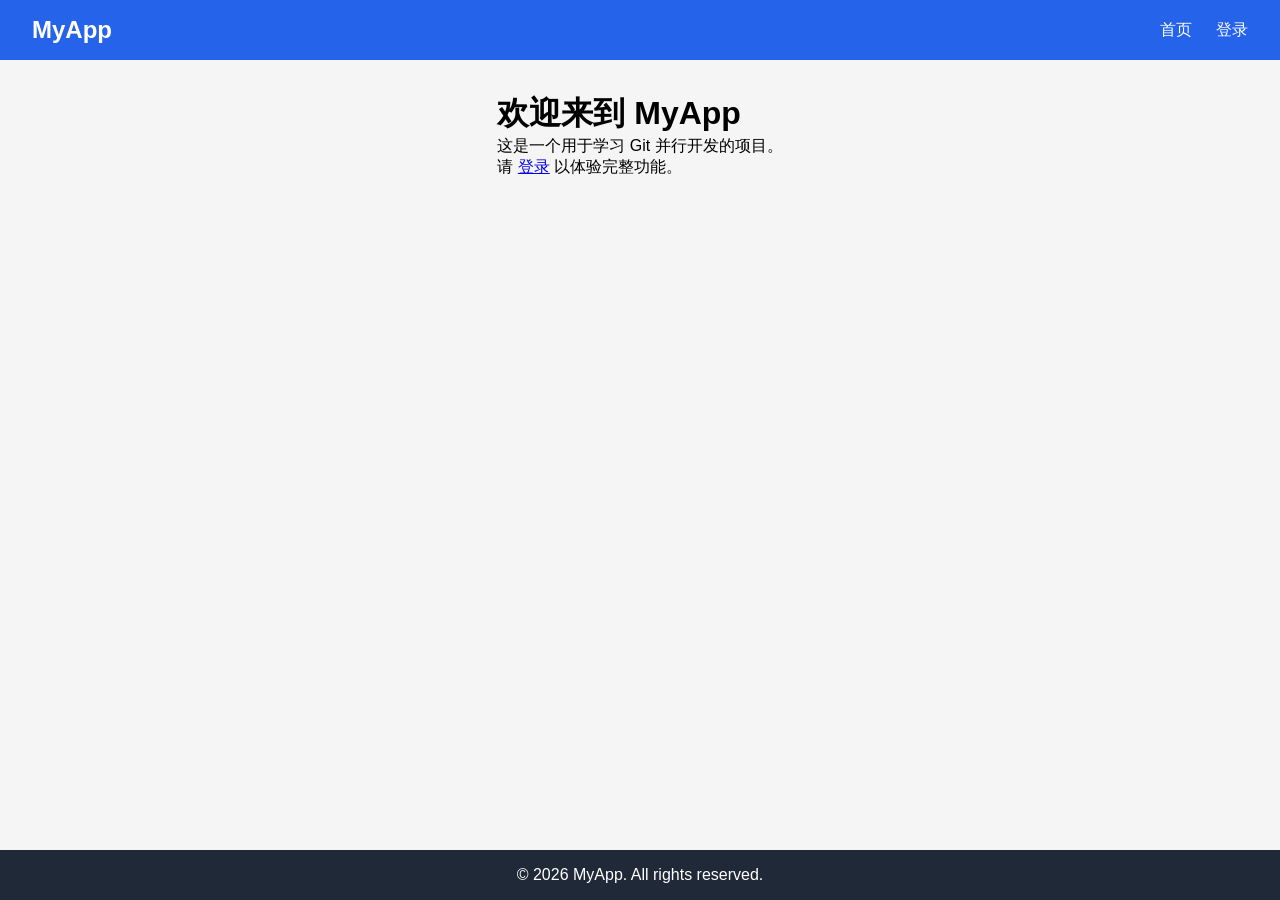
==== index.html @ 45c80e69 "添加登录页面功能 - 创建 index.html 作为主页框架 - 创建 login.html 登录页面 - 创建 login.js 登录逻辑 - 创建 styles.css 全局样式（含登录页面样式" ====
<!DOCTYPE html>
<html lang="zh-CN">
<head>
    <meta charset="UTF-8">
    <meta name="viewport" content="width=device-width, initial-scale=1.0">
    <title>我的应用</title>
    <link rel="stylesheet" href="styles.css">
</head>
<body>
    <nav class="navbar">
        <div class="nav-brand">MyApp</div>
        <ul class="nav-links">
            <li><a href="index.html">首页</a></li>
            <li><a href="login.html">登录</a></li>
        </ul>
    </nav>

    <main class="container">
        <h1>欢迎来到 MyApp</h1>
        <p>这是一个用于学习 Git 并行开发的项目。</p>
        <p>请 <a href="login.html">登录</a> 以体验完整功能。</p>
    </main>

    <footer>
        <p>&copy; 2026 MyApp. All rights reserved.</p>
    </footer>
</body>
</html>
---- styles.css ----
/* 全局样式 */
* {
    margin: 0;
    padding: 0;
    box-sizing: border-box;
}

body {
    font-family: -apple-system, BlinkMacSystemFont, 'Segoe UI', Roboto, sans-serif;
    background-color: #f5f5f5;
    min-height: 100vh;
    display: flex;
    flex-direction: column;
}

/* 导航栏 */
.navbar {
    background-color: #2563eb;
    padding: 1rem 2rem;
    display: flex;
    justify-content: space-between;
    align-items: center;
}

.nav-brand {
    color: white;
    font-size: 1.5rem;
    font-weight: bold;
}

.nav-links {
    list-style: none;
    display: flex;
    gap: 1.5rem;
}

.nav-links a {
    color: white;
    text-decoration: none;
    transition: opacity 0.3s;
}

.nav-links a:hover {
    opacity: 0.8;
}

/* 主容器 */
.container {
    flex: 1;
    padding: 2rem;
    max-width: 800px;
    margin: 0 auto;
}

/* 页脚 */
footer {
    background-color: #1f2937;
    color: white;
    text-align: center;
    padding: 1rem;
}

/* ===== 登录页面样式 ===== */
.login-container {
    max-width: 400px;
    margin: 4rem auto;
    background: white;
    padding: 2rem;
    border-radius: 8px;
    box-shadow: 0 2px 10px rgba(0,0,0,0.1);
}

.login-container h2 {
    text-align: center;
    margin-bottom: 1.5rem;
    color: #1f2937;
}

.form-group {
    margin-bottom: 1rem;
}

.form-group label {
    display: block;
    margin-bottom: 0.5rem;
    color: #4b5563;
}

.form-group input {
    width: 100%;
    padding: 0.75rem;
    border: 1px solid #d1d5db;
    border-radius: 4px;
    font-size: 1rem;
}

.btn {
    width: 100%;
    padding: 0.75rem;
    background-color: #2563eb;
    color: white;
    border: none;
    border-radius: 4px;
    font-size: 1rem;
    cursor: pointer;
    transition: background-color 0.3s;
}

.btn:hover {
    background-color: #1d4ed8;
}

.error-message {
    color: #dc2626;
    text-align: center;
    margin-top: 1rem;
    display: none;
}
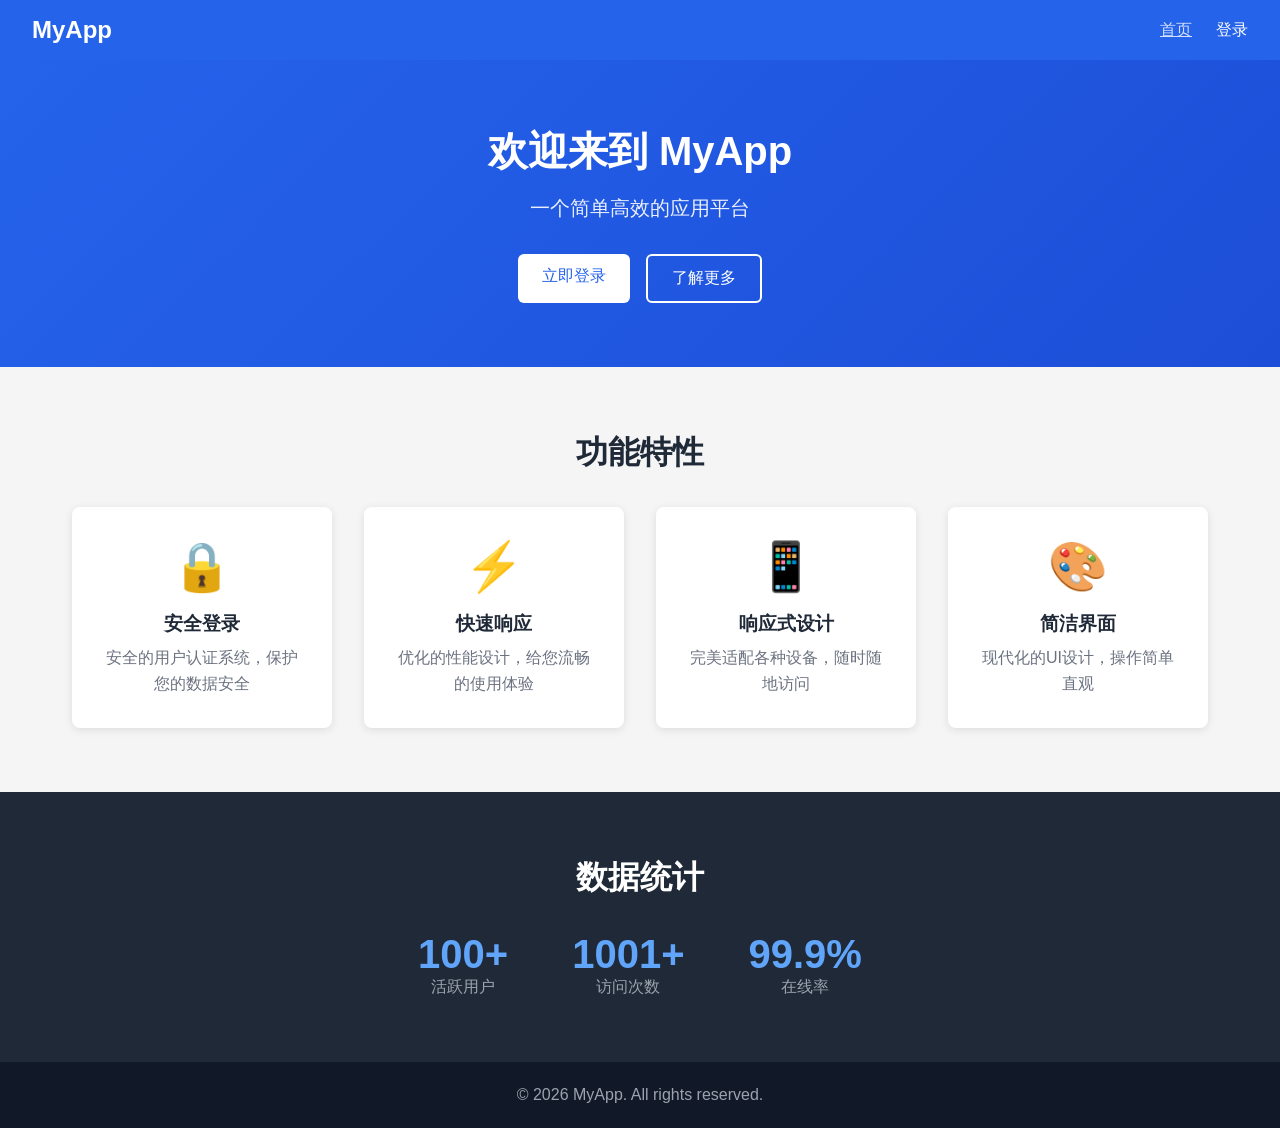
==== commit 2352cb7a: "home page function is added" ====
--- a/index.html
+++ b/index.html
@@ -3,26 +3,92 @@
 <head>
     <meta charset="UTF-8">
     <meta name="viewport" content="width=device-width, initial-scale=1.0">
-    <title>我的应用</title>
+    <title>MyApp - 首页</title>
     <link rel="stylesheet" href="styles.css">
 </head>
 <body>
     <nav class="navbar">
         <div class="nav-brand">MyApp</div>
         <ul class="nav-links">
-            <li><a href="index.html">首页</a></li>
-            <li><a href="login.html">登录</a></li>
+            <li><a href="index.html" class="active">首页</a></li>
+            <li><a href="login.html" id="loginLink">登录</a></li>
+            <li id="logoutItem" style="display: none;"><a href="#" id="logoutLink">退出</a></li>
         </ul>
+        <div class="user-info" id="userInfo" style="display: none;">
+            <span>欢迎, <strong id="welcomeUser"></strong></span>
+        </div>
     </nav>
 
-    <main class="container">
-        <h1>欢迎来到 MyApp</h1>
-        <p>这是一个用于学习 Git 并行开发的项目。</p>
-        <p>请 <a href="login.html">登录</a> 以体验完整功能。</p>
+    <main class="home-main">
+        <section class="hero">
+            <h1>欢迎来到 MyApp</h1>
+            <p id="heroText">一个简单高效的应用平台</p>
+            <div class="hero-buttons">
+                <a href="login.html" class="btn btn-primary" id="heroLoginBtn">立即登录</a>
+                <a href="#features" class="btn btn-secondary">了解更多</a>
+            </div>
+        </section>
+
+        <section class="features" id="features">
+            <h2>功能特性</h2>
+            <div class="features-grid">
+                <div class="feature-card">
+                    <div class="feature-icon">🔒</div>
+                    <h3>安全登录</h3>
+                    <p>安全的用户认证系统，保护您的数据安全</p>
+                </div>
+                <div class="feature-card">
+                    <div class="feature-icon">⚡</div>
+                    <h3>快速响应</h3>
+                    <p>优化的性能设计，给您流畅的使用体验</p>
+                </div>
+                <div class="feature-card">
+                    <div class="feature-icon">📱</div>
+                    <h3>响应式设计</h3>
+                    <p>完美适配各种设备，随时随地访问</p>
+                </div>
+                <div class="feature-card">
+                    <div class="feature-icon">🎨</div>
+                    <h3>简洁界面</h3>
+                    <p>现代化的UI设计，操作简单直观</p>
+                </div>
+            </div>
+        </section>
+
+        <section class="stats">
+            <h2>数据统计</h2>
+            <div class="stats-grid">
+                <div class="stat-item">
+                    <span class="stat-number">100+</span>
+                    <span class="stat-label">活跃用户</span>
+                </div>
+                <div class="stat-item">
+                    <span class="stat-number" id="visitCount">1000+</span>
+                    <span class="stat-label">访问次数</span>
+                </div>
+                <div class="stat-item">
+                    <span class="stat-number">99.9%</span>
+                    <span class="stat-label">在线率</span>
+                </div>
+            </div>
+        </section>
+
+        <section class="quick-actions" id="quickActions" style="display: none;">
+            <h2>快捷操作</h2>
+            <div class="actions-grid">
+                <button class="action-btn" onclick="showToast('功能开发中...')">个人中心</button>
+                <button class="action-btn" onclick="showToast('功能开发中...')">设置</button>
+                <button class="action-btn" onclick="showToast('功能开发中...')">帮助文档</button>
+            </div>
+        </section>
     </main>
+
+    <div class="toast" id="toast"></div>
 
     <footer>
         <p>&copy; 2026 MyApp. All rights reserved.</p>
     </footer>
+
+    <script src="index.js"></script>
 </body>
 </html>
--- a/styles.css
+++ b/styles.css
@@ -20,6 +20,9 @@
     display: flex;
     justify-content: space-between;
     align-items: center;
+    position: sticky;
+    top: 0;
+    z-index: 100;
 }
 
 .nav-brand {
@@ -40,79 +43,242 @@
     transition: opacity 0.3s;
 }
 
-.nav-links a:hover {
+.nav-links a:hover,
+.nav-links a.active {
     opacity: 0.8;
-}
-
-/* 主容器 */
-.container {
+    text-decoration: underline;
+}
+
+.user-info {
+    color: white;
+    margin-left: 1rem;
+}
+
+/* 主页内容 */
+.home-main {
     flex: 1;
-    padding: 2rem;
-    max-width: 800px;
+}
+
+/* 英雄区域 */
+.hero {
+    background: linear-gradient(135deg, #2563eb 0%, #1d4ed8 100%);
+    color: white;
+    text-align: center;
+    padding: 4rem 2rem;
+}
+
+.hero h1 {
+    font-size: 2.5rem;
+    margin-bottom: 1rem;
+}
+
+.hero p {
+    font-size: 1.25rem;
+    opacity: 0.9;
+    margin-bottom: 2rem;
+}
+
+.hero-buttons {
+    display: flex;
+    gap: 1rem;
+    justify-content: center;
+    flex-wrap: wrap;
+}
+
+.btn {
+    display: inline-block;
+    padding: 0.75rem 1.5rem;
+    border-radius: 6px;
+    text-decoration: none;
+    font-weight: 500;
+    transition: transform 0.2s, box-shadow 0.2s;
+    cursor: pointer;
+    border: none;
+    font-size: 1rem;
+}
+
+.btn:hover {
+    transform: translateY(-2px);
+    box-shadow: 0 4px 12px rgba(0,0,0,0.2);
+}
+
+.btn-primary {
+    background-color: white;
+    color: #2563eb;
+}
+
+.btn-secondary {
+    background-color: transparent;
+    color: white;
+    border: 2px solid white;
+}
+
+/* 功能特性 */
+.features {
+    padding: 4rem 2rem;
+    max-width: 1200px;
     margin: 0 auto;
 }
 
-/* 页脚 */
-footer {
-    background-color: #1f2937;
-    color: white;
-    text-align: center;
-    padding: 1rem;
-}
-
-/* ===== 登录页面样式 ===== */
-.login-container {
-    max-width: 400px;
-    margin: 4rem auto;
+.features h2 {
+    text-align: center;
+    font-size: 2rem;
+    margin-bottom: 2rem;
+    color: #1f2937;
+}
+
+.features-grid {
+    display: grid;
+    grid-template-columns: repeat(auto-fit, minmax(250px, 1fr));
+    gap: 2rem;
+}
+
+.feature-card {
     background: white;
     padding: 2rem;
     border-radius: 8px;
-    box-shadow: 0 2px 10px rgba(0,0,0,0.1);
-}
-
-.login-container h2 {
-    text-align: center;
-    margin-bottom: 1.5rem;
+    box-shadow: 0 2px 8px rgba(0,0,0,0.1);
+    text-align: center;
+    transition: transform 0.3s;
+}
+
+.feature-card:hover {
+    transform: translateY(-5px);
+}
+
+.feature-icon {
+    font-size: 3rem;
+    margin-bottom: 1rem;
+}
+
+.feature-card h3 {
     color: #1f2937;
-}
-
-.form-group {
-    margin-bottom: 1rem;
-}
-
-.form-group label {
+    margin-bottom: 0.5rem;
+}
+
+.feature-card p {
+    color: #6b7280;
+    line-height: 1.6;
+}
+
+/* 数据统计 */
+.stats {
+    background-color: #1f2937;
+    color: white;
+    padding: 4rem 2rem;
+}
+
+.stats h2 {
+    text-align: center;
+    font-size: 2rem;
+    margin-bottom: 2rem;
+}
+
+.stats-grid {
+    display: flex;
+    justify-content: center;
+    gap: 4rem;
+    flex-wrap: wrap;
+}
+
+.stat-item {
+    text-align: center;
+}
+
+.stat-number {
     display: block;
-    margin-bottom: 0.5rem;
-    color: #4b5563;
-}
-
-.form-group input {
-    width: 100%;
-    padding: 0.75rem;
-    border: 1px solid #d1d5db;
-    border-radius: 4px;
+    font-size: 2.5rem;
+    font-weight: bold;
+    color: #60a5fa;
+}
+
+.stat-label {
+    color: #9ca3af;
+}
+
+/* 快捷操作 */
+.quick-actions {
+    padding: 4rem 2rem;
+    max-width: 800px;
+    margin: 0 auto;
+}
+
+.quick-actions h2 {
+    text-align: center;
+    margin-bottom: 2rem;
+    color: #1f2937;
+}
+
+.actions-grid {
+    display: flex;
+    gap: 1rem;
+    justify-content: center;
+    flex-wrap: wrap;
+}
+
+.action-btn {
+    padding: 1rem 2rem;
+    background-color: #2563eb;
+    color: white;
+    border: none;
+    border-radius: 6px;
+    cursor: pointer;
     font-size: 1rem;
-}
-
-.btn {
-    width: 100%;
-    padding: 0.75rem;
-    background-color: #2563eb;
-    color: white;
-    border: none;
-    border-radius: 4px;
-    font-size: 1rem;
-    cursor: pointer;
     transition: background-color 0.3s;
 }
 
-.btn:hover {
+.action-btn:hover {
     background-color: #1d4ed8;
 }
 
-.error-message {
-    color: #dc2626;
-    text-align: center;
-    margin-top: 1rem;
-    display: none;
-}
+/* Toast 提示 */
+.toast {
+    position: fixed;
+    bottom: 2rem;
+    left: 50%;
+    transform: translateX(-50%);
+    background-color: #1f2937;
+    color: white;
+    padding: 1rem 2rem;
+    border-radius: 6px;
+    opacity: 0;
+    transition: opacity 0.3s;
+    z-index: 1000;
+}
+
+.toast.show {
+    opacity: 1;
+}
+
+/* 页脚 */
+footer {
+    background-color: #111827;
+    color: #9ca3af;
+    text-align: center;
+    padding: 1.5rem;
+}
+
+/* 响应式设计 */
+@media (max-width: 768px) {
+    .navbar {
+        flex-direction: column;
+        gap: 1rem;
+    }
+
+    .nav-links {
+        flex-wrap: wrap;
+        justify-content: center;
+    }
+
+    .hero h1 {
+        font-size: 1.75rem;
+    }
+
+    .stats-grid {
+        gap: 2rem;
+    }
+
+    .stat-number {
+        font-size: 2rem;
+    }
+}
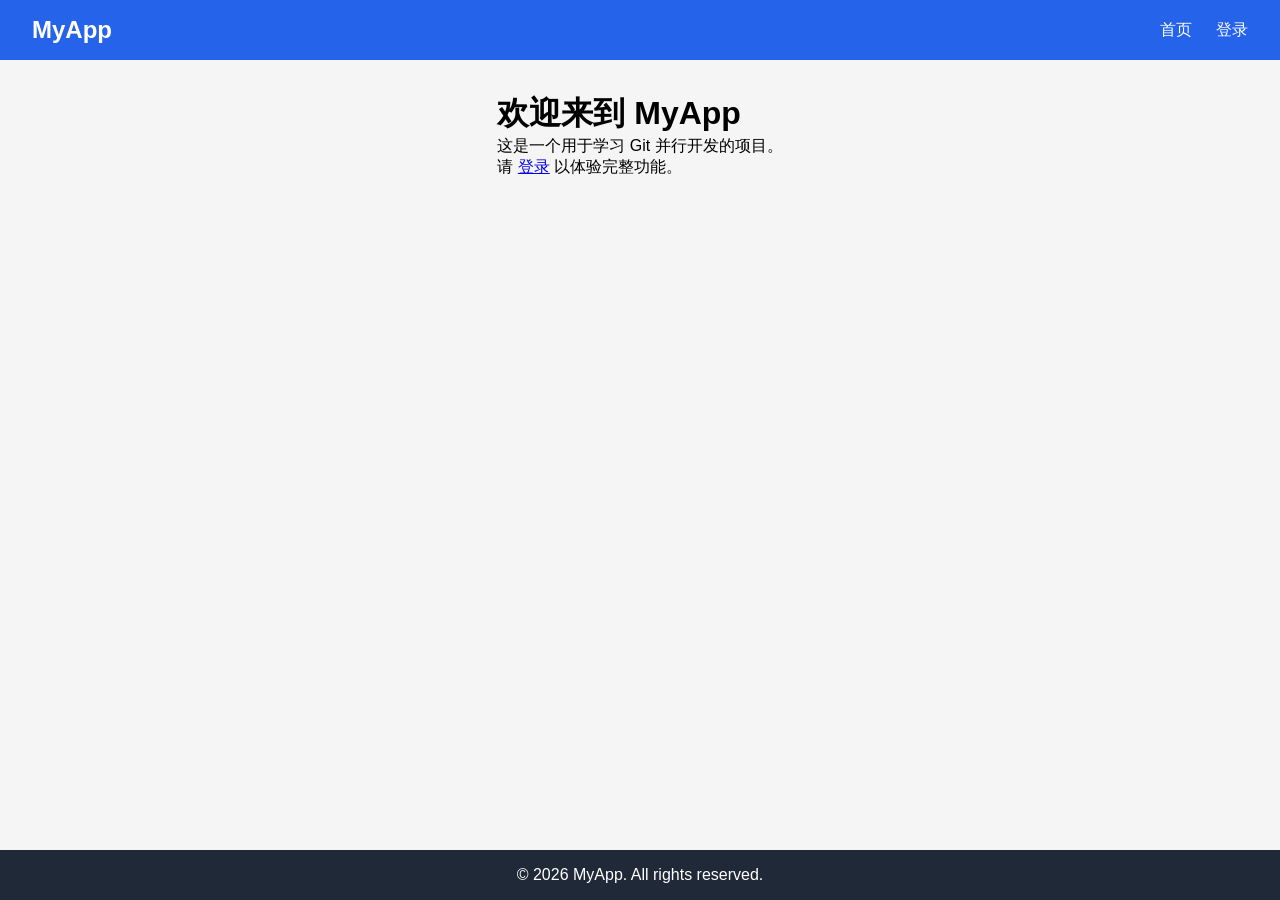
==== commit 2879dfe7: "Merge pull request #2 from kensview/feature/add-login-page 添加登录页面功能" ====
--- a/index.html
+++ b/index.html
@@ -3,92 +3,26 @@
 <head>
     <meta charset="UTF-8">
     <meta name="viewport" content="width=device-width, initial-scale=1.0">
-    <title>MyApp - 首页</title>
+    <title>我的应用</title>
     <link rel="stylesheet" href="styles.css">
 </head>
 <body>
     <nav class="navbar">
         <div class="nav-brand">MyApp</div>
         <ul class="nav-links">
-            <li><a href="index.html" class="active">首页</a></li>
-            <li><a href="login.html" id="loginLink">登录</a></li>
-            <li id="logoutItem" style="display: none;"><a href="#" id="logoutLink">退出</a></li>
+            <li><a href="index.html">首页</a></li>
+            <li><a href="login.html">登录</a></li>
         </ul>
-        <div class="user-info" id="userInfo" style="display: none;">
-            <span>欢迎, <strong id="welcomeUser"></strong></span>
-        </div>
     </nav>
 
-    <main class="home-main">
-        <section class="hero">
-            <h1>欢迎来到 MyApp</h1>
-            <p id="heroText">一个简单高效的应用平台</p>
-            <div class="hero-buttons">
-                <a href="login.html" class="btn btn-primary" id="heroLoginBtn">立即登录</a>
-                <a href="#features" class="btn btn-secondary">了解更多</a>
-            </div>
-        </section>
-
-        <section class="features" id="features">
-            <h2>功能特性</h2>
-            <div class="features-grid">
-                <div class="feature-card">
-                    <div class="feature-icon">🔒</div>
-                    <h3>安全登录</h3>
-                    <p>安全的用户认证系统，保护您的数据安全</p>
-                </div>
-                <div class="feature-card">
-                    <div class="feature-icon">⚡</div>
-                    <h3>快速响应</h3>
-                    <p>优化的性能设计，给您流畅的使用体验</p>
-                </div>
-                <div class="feature-card">
-                    <div class="feature-icon">📱</div>
-                    <h3>响应式设计</h3>
-                    <p>完美适配各种设备，随时随地访问</p>
-                </div>
-                <div class="feature-card">
-                    <div class="feature-icon">🎨</div>
-                    <h3>简洁界面</h3>
-                    <p>现代化的UI设计，操作简单直观</p>
-                </div>
-            </div>
-        </section>
-
-        <section class="stats">
-            <h2>数据统计</h2>
-            <div class="stats-grid">
-                <div class="stat-item">
-                    <span class="stat-number">100+</span>
-                    <span class="stat-label">活跃用户</span>
-                </div>
-                <div class="stat-item">
-                    <span class="stat-number" id="visitCount">1000+</span>
-                    <span class="stat-label">访问次数</span>
-                </div>
-                <div class="stat-item">
-                    <span class="stat-number">99.9%</span>
-                    <span class="stat-label">在线率</span>
-                </div>
-            </div>
-        </section>
-
-        <section class="quick-actions" id="quickActions" style="display: none;">
-            <h2>快捷操作</h2>
-            <div class="actions-grid">
-                <button class="action-btn" onclick="showToast('功能开发中...')">个人中心</button>
-                <button class="action-btn" onclick="showToast('功能开发中...')">设置</button>
-                <button class="action-btn" onclick="showToast('功能开发中...')">帮助文档</button>
-            </div>
-        </section>
+    <main class="container">
+        <h1>欢迎来到 MyApp</h1>
+        <p>这是一个用于学习 Git 并行开发的项目。</p>
+        <p>请 <a href="login.html">登录</a> 以体验完整功能。</p>
     </main>
-
-    <div class="toast" id="toast"></div>
 
     <footer>
         <p>&copy; 2026 MyApp. All rights reserved.</p>
     </footer>
-
-    <script src="index.js"></script>
 </body>
 </html>
--- a/styles.css
+++ b/styles.css
@@ -20,9 +20,6 @@
     display: flex;
     justify-content: space-between;
     align-items: center;
-    position: sticky;
-    top: 0;
-    z-index: 100;
 }
 
 .nav-brand {
@@ -43,242 +40,79 @@
     transition: opacity 0.3s;
 }
 
-.nav-links a:hover,
-.nav-links a.active {
+.nav-links a:hover {
     opacity: 0.8;
-    text-decoration: underline;
 }
 
-.user-info {
-    color: white;
-    margin-left: 1rem;
-}
-
-/* 主页内容 */
-.home-main {
+/* 主容器 */
+.container {
     flex: 1;
-}
-
-/* 英雄区域 */
-.hero {
-    background: linear-gradient(135deg, #2563eb 0%, #1d4ed8 100%);
-    color: white;
-    text-align: center;
-    padding: 4rem 2rem;
-}
-
-.hero h1 {
-    font-size: 2.5rem;
-    margin-bottom: 1rem;
-}
-
-.hero p {
-    font-size: 1.25rem;
-    opacity: 0.9;
-    margin-bottom: 2rem;
-}
-
-.hero-buttons {
-    display: flex;
-    gap: 1rem;
-    justify-content: center;
-    flex-wrap: wrap;
-}
-
-.btn {
-    display: inline-block;
-    padding: 0.75rem 1.5rem;
-    border-radius: 6px;
-    text-decoration: none;
-    font-weight: 500;
-    transition: transform 0.2s, box-shadow 0.2s;
-    cursor: pointer;
-    border: none;
-    font-size: 1rem;
-}
-
-.btn:hover {
-    transform: translateY(-2px);
-    box-shadow: 0 4px 12px rgba(0,0,0,0.2);
-}
-
-.btn-primary {
-    background-color: white;
-    color: #2563eb;
-}
-
-.btn-secondary {
-    background-color: transparent;
-    color: white;
-    border: 2px solid white;
-}
-
-/* 功能特性 */
-.features {
-    padding: 4rem 2rem;
-    max-width: 1200px;
-    margin: 0 auto;
-}
-
-.features h2 {
-    text-align: center;
-    font-size: 2rem;
-    margin-bottom: 2rem;
-    color: #1f2937;
-}
-
-.features-grid {
-    display: grid;
-    grid-template-columns: repeat(auto-fit, minmax(250px, 1fr));
-    gap: 2rem;
-}
-
-.feature-card {
-    background: white;
     padding: 2rem;
-    border-radius: 8px;
-    box-shadow: 0 2px 8px rgba(0,0,0,0.1);
-    text-align: center;
-    transition: transform 0.3s;
-}
-
-.feature-card:hover {
-    transform: translateY(-5px);
-}
-
-.feature-icon {
-    font-size: 3rem;
-    margin-bottom: 1rem;
-}
-
-.feature-card h3 {
-    color: #1f2937;
-    margin-bottom: 0.5rem;
-}
-
-.feature-card p {
-    color: #6b7280;
-    line-height: 1.6;
-}
-
-/* 数据统计 */
-.stats {
-    background-color: #1f2937;
-    color: white;
-    padding: 4rem 2rem;
-}
-
-.stats h2 {
-    text-align: center;
-    font-size: 2rem;
-    margin-bottom: 2rem;
-}
-
-.stats-grid {
-    display: flex;
-    justify-content: center;
-    gap: 4rem;
-    flex-wrap: wrap;
-}
-
-.stat-item {
-    text-align: center;
-}
-
-.stat-number {
-    display: block;
-    font-size: 2.5rem;
-    font-weight: bold;
-    color: #60a5fa;
-}
-
-.stat-label {
-    color: #9ca3af;
-}
-
-/* 快捷操作 */
-.quick-actions {
-    padding: 4rem 2rem;
     max-width: 800px;
     margin: 0 auto;
 }
 
-.quick-actions h2 {
+/* 页脚 */
+footer {
+    background-color: #1f2937;
+    color: white;
     text-align: center;
-    margin-bottom: 2rem;
+    padding: 1rem;
+}
+
+/* ===== 登录页面样式 ===== */
+.login-container {
+    max-width: 400px;
+    margin: 4rem auto;
+    background: white;
+    padding: 2rem;
+    border-radius: 8px;
+    box-shadow: 0 2px 10px rgba(0,0,0,0.1);
+}
+
+.login-container h2 {
+    text-align: center;
+    margin-bottom: 1.5rem;
     color: #1f2937;
 }
 
-.actions-grid {
-    display: flex;
-    gap: 1rem;
-    justify-content: center;
-    flex-wrap: wrap;
+.form-group {
+    margin-bottom: 1rem;
 }
 
-.action-btn {
-    padding: 1rem 2rem;
+.form-group label {
+    display: block;
+    margin-bottom: 0.5rem;
+    color: #4b5563;
+}
+
+.form-group input {
+    width: 100%;
+    padding: 0.75rem;
+    border: 1px solid #d1d5db;
+    border-radius: 4px;
+    font-size: 1rem;
+}
+
+.btn {
+    width: 100%;
+    padding: 0.75rem;
     background-color: #2563eb;
     color: white;
     border: none;
-    border-radius: 6px;
+    border-radius: 4px;
+    font-size: 1rem;
     cursor: pointer;
-    font-size: 1rem;
     transition: background-color 0.3s;
 }
 
-.action-btn:hover {
+.btn:hover {
     background-color: #1d4ed8;
 }
 
-/* Toast 提示 */
-.toast {
-    position: fixed;
-    bottom: 2rem;
-    left: 50%;
-    transform: translateX(-50%);
-    background-color: #1f2937;
-    color: white;
-    padding: 1rem 2rem;
-    border-radius: 6px;
-    opacity: 0;
-    transition: opacity 0.3s;
-    z-index: 1000;
+.error-message {
+    color: #dc2626;
+    text-align: center;
+    margin-top: 1rem;
+    display: none;
 }
-
-.toast.show {
-    opacity: 1;
-}
-
-/* 页脚 */
-footer {
-    background-color: #111827;
-    color: #9ca3af;
-    text-align: center;
-    padding: 1.5rem;
-}
-
-/* 响应式设计 */
-@media (max-width: 768px) {
-    .navbar {
-        flex-direction: column;
-        gap: 1rem;
-    }
-
-    .nav-links {
-        flex-wrap: wrap;
-        justify-content: center;
-    }
-
-    .hero h1 {
-        font-size: 1.75rem;
-    }
-
-    .stats-grid {
-        gap: 2rem;
-    }
-
-    .stat-number {
-        font-size: 2rem;
-    }
-}
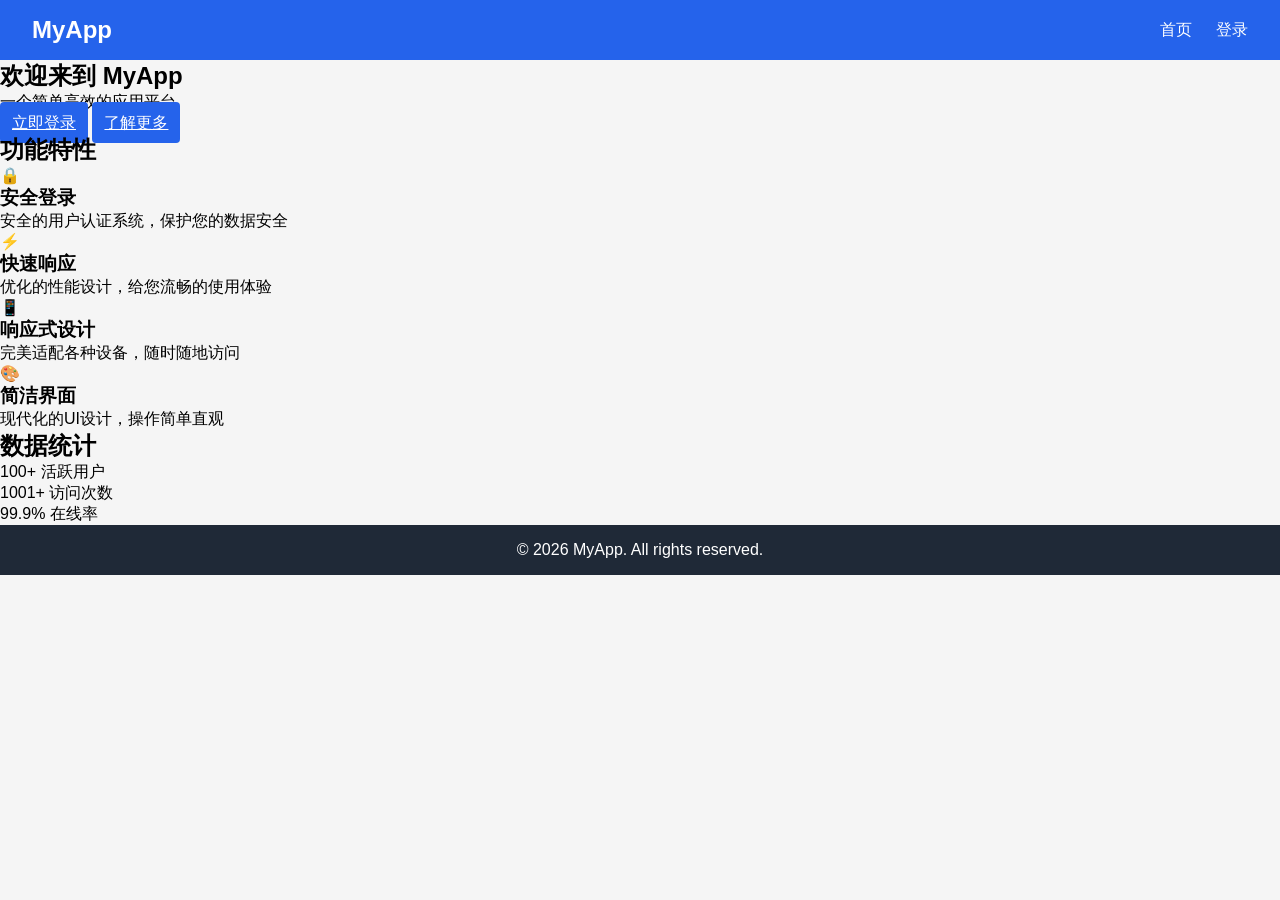
==== commit 14d57108: "Merge branch 'main' into feature/add-home-page" ====
--- a/index.html
+++ b/index.html
@@ -10,19 +10,85 @@
     <nav class="navbar">
         <div class="nav-brand">MyApp</div>
         <ul class="nav-links">
-            <li><a href="index.html">首页</a></li>
-            <li><a href="login.html">登录</a></li>
+            <li><a href="index.html" class="active">首页</a></li>
+            <li><a href="login.html" id="loginLink">登录</a></li>
+            <li id="logoutItem" style="display: none;"><a href="#" id="logoutLink">退出</a></li>
         </ul>
+        <div class="user-info" id="userInfo" style="display: none;">
+            <span>欢迎, <strong id="welcomeUser"></strong></span>
+        </div>
     </nav>
 
-    <main class="container">
-        <h1>欢迎来到 MyApp</h1>
-        <p>这是一个用于学习 Git 并行开发的项目。</p>
-        <p>请 <a href="login.html">登录</a> 以体验完整功能。</p>
+    <main class="home-main">
+        <section class="hero">
+            <h1>欢迎来到 MyApp</h1>
+            <p id="heroText">一个简单高效的应用平台</p>
+            <div class="hero-buttons">
+                <a href="login.html" class="btn btn-primary" id="heroLoginBtn">立即登录</a>
+                <a href="#features" class="btn btn-secondary">了解更多</a>
+            </div>
+        </section>
+
+        <section class="features" id="features">
+            <h2>功能特性</h2>
+            <div class="features-grid">
+                <div class="feature-card">
+                    <div class="feature-icon">🔒</div>
+                    <h3>安全登录</h3>
+                    <p>安全的用户认证系统，保护您的数据安全</p>
+                </div>
+                <div class="feature-card">
+                    <div class="feature-icon">⚡</div>
+                    <h3>快速响应</h3>
+                    <p>优化的性能设计，给您流畅的使用体验</p>
+                </div>
+                <div class="feature-card">
+                    <div class="feature-icon">📱</div>
+                    <h3>响应式设计</h3>
+                    <p>完美适配各种设备，随时随地访问</p>
+                </div>
+                <div class="feature-card">
+                    <div class="feature-icon">🎨</div>
+                    <h3>简洁界面</h3>
+                    <p>现代化的UI设计，操作简单直观</p>
+                </div>
+            </div>
+        </section>
+
+        <section class="stats">
+            <h2>数据统计</h2>
+            <div class="stats-grid">
+                <div class="stat-item">
+                    <span class="stat-number">100+</span>
+                    <span class="stat-label">活跃用户</span>
+                </div>
+                <div class="stat-item">
+                    <span class="stat-number" id="visitCount">1000+</span>
+                    <span class="stat-label">访问次数</span>
+                </div>
+                <div class="stat-item">
+                    <span class="stat-number">99.9%</span>
+                    <span class="stat-label">在线率</span>
+                </div>
+            </div>
+        </section>
+
+        <section class="quick-actions" id="quickActions" style="display: none;">
+            <h2>快捷操作</h2>
+            <div class="actions-grid">
+                <button class="action-btn" onclick="showToast('功能开发中...')">个人中心</button>
+                <button class="action-btn" onclick="showToast('功能开发中...')">设置</button>
+                <button class="action-btn" onclick="showToast('功能开发中...')">帮助文档</button>
+            </div>
+        </section>
     </main>
+
+    <div class="toast" id="toast"></div>
 
     <footer>
         <p>&copy; 2026 MyApp. All rights reserved.</p>
     </footer>
+
+    <script src="index.js"></script>
 </body>
 </html>
